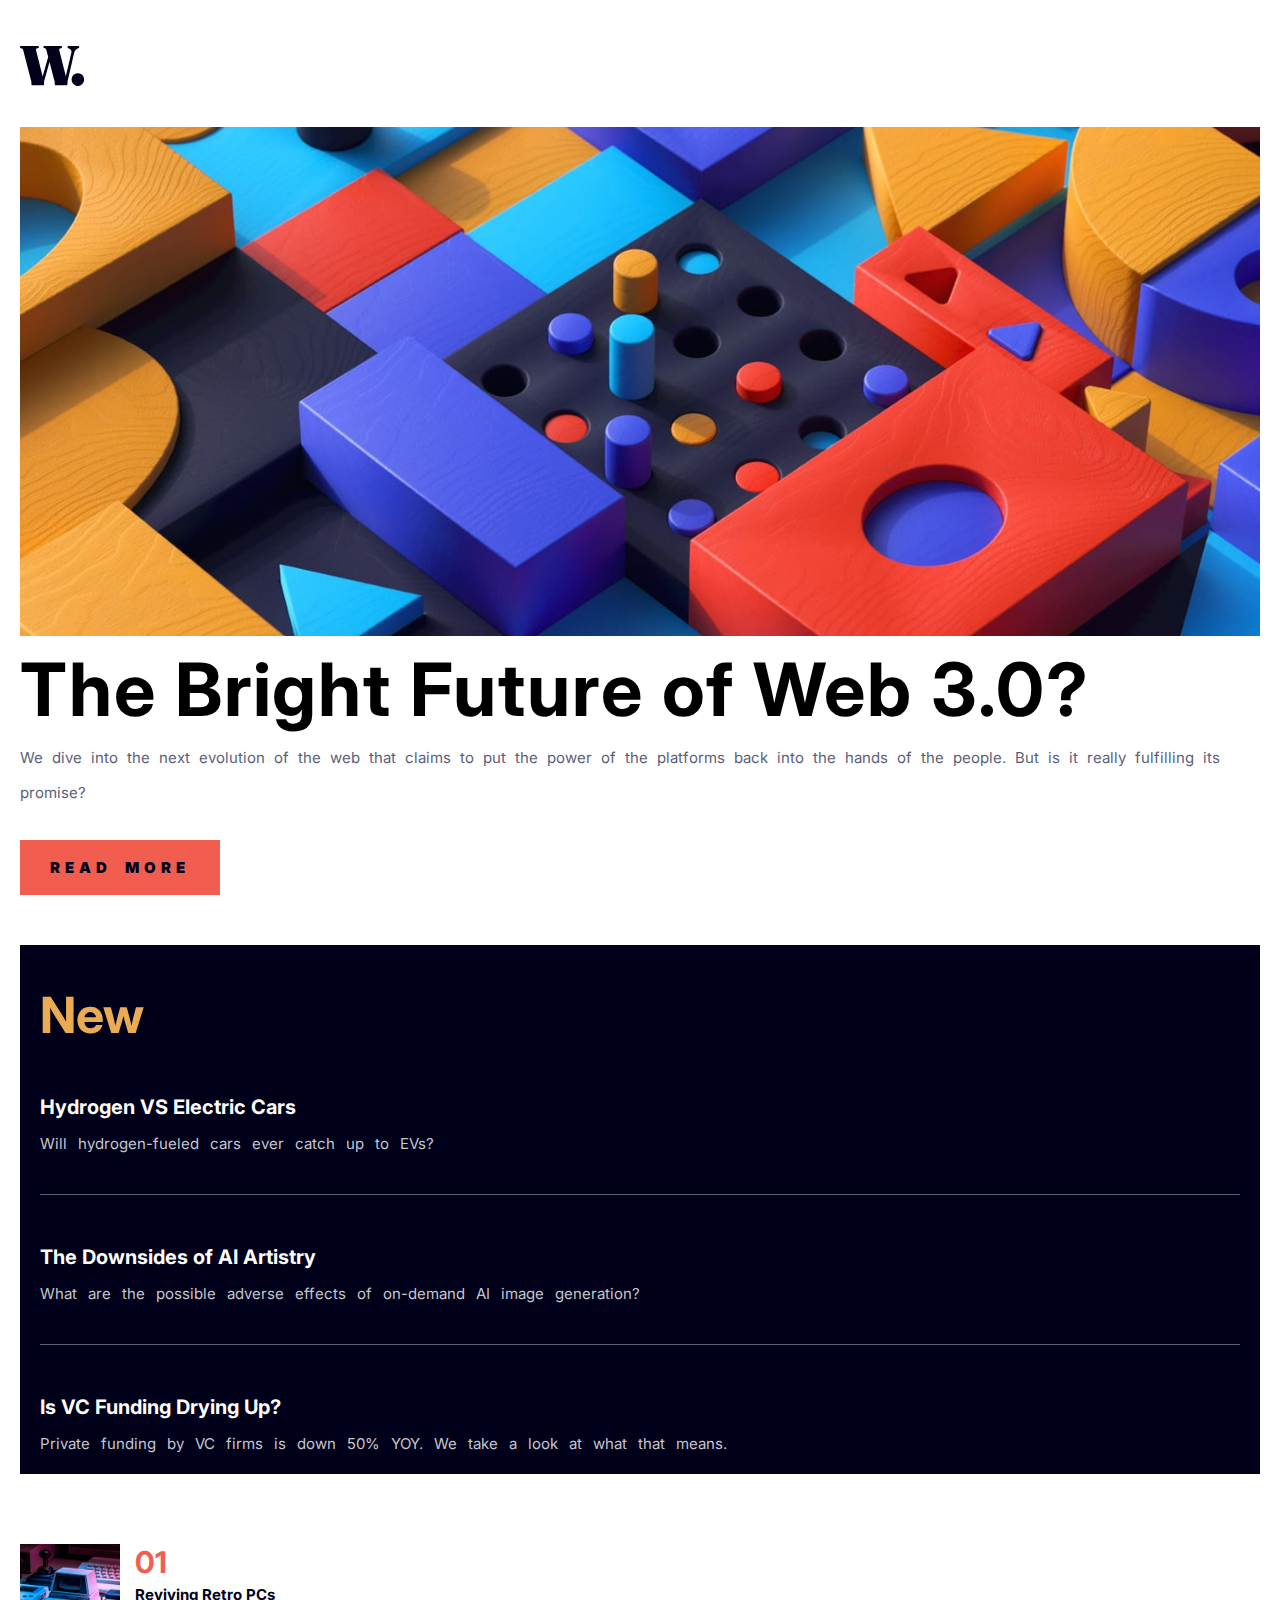
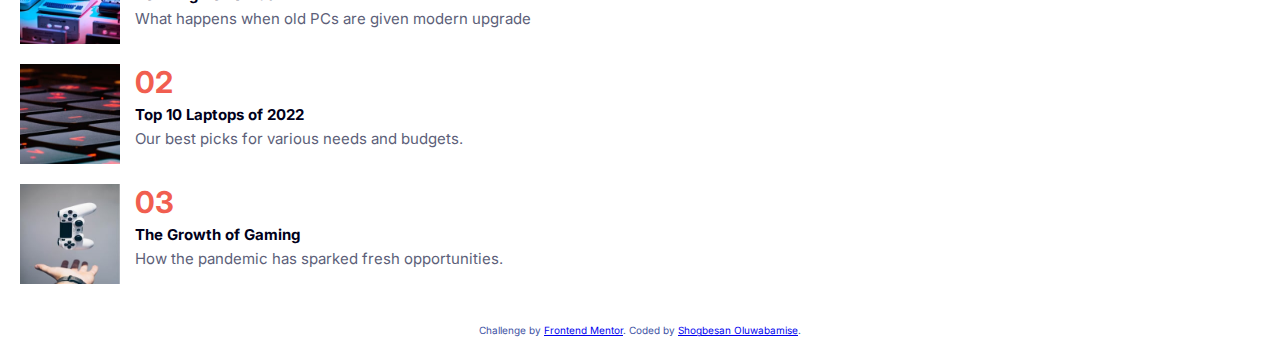
==== news-homepage-main/index.html @ 0cc8f4a0 "Initial Commit" ====
<!DOCTYPE html>
<html lang="en">
<head>
  <meta charset="UTF-8">
  <meta name="viewport" content="width=device-width, initial-scale=1.0">

  <link rel="stylesheet" href="style.css">
  <link rel="shortcut icon" href="./assets/images/favicon-32x32.png" type="image/x-icon">

  <title>News HomePage Main</title>
</head>
<body>
    <div class="container">
        <nav>
          <div class="logo">
            <img src="./assets/images/logo.svg" alt="News Logo">
          </div>
          <div class="navLinks">
            <a href="#">Home</a>
            <a href="#">New</a>
            <a href="#">Popular</a>
            <a href="#">Trending</a>
            <a href="#">Categories</a>
          </div>
        </nav>
        <section class="content">
          <main>
            <img src="./assets/images/image-web-3-desktop.jpg" alt="main image">
            <div class="content-text">
              <div class="articleHeading">
                <h1>The Bright Future of Web 3.0?</h1>
              </div>
              <div class="articleText">
                <p>
                  We dive into the next evolution of the web that claims to put the power of the platforms back into the hands of the people. 
                  But is it really fulfilling its promise?
                </p>
                <p class="btn">
                  READ MORE
                </p>
              </div>
            </div>
          </main>
          <aside>
            <h1>New</h3>
            <h3>Hydrogen VS Electric Cars</h3>
            <p>Will hydrogen-fueled cars ever catch up to EVs?</p>
            <hr>
            <h3>The Downsides of AI Artistry</h3>
            <p>What are the possible adverse effects of on-demand AI image generation?</p>
            <hr>
            <h3>Is VC Funding Drying Up?</h3>
            <p>Private funding by VC firms is down 50% YOY. We take a look at what that means.</p>
          </aside>
        </section>
        <section class="bottom">
          <div class="bottomItem">
            <img src="./assets/images/image-retro-pcs.jpg" alt="">
            <div class="bottomItemText">
              <h3>01</h3>
              <h4>Reviving Retro PCs</h4>
              <p>
                What happens when old PCs are given modern upgrade
              </p>
            </div>
          </div>
          <div class="bottomItem">
            <img src="./assets/images/image-top-laptops.jpg" alt="">
            <div class="bottomItemText">
              <h3>02</h3>
              <h4>Top 10 Laptops of 2022</h4>
              <p>
                Our best picks for various needs and budgets.
              </p>
            </div>
          </div>
          <div class="bottomItem">
            <img src="./assets/images/image-gaming-growth.jpg" alt="">
            <div class="bottomItemText">
              <h3>03</h3>
              <h4>The Growth of Gaming</h4>
              <p>
                How the pandemic has sparked fresh opportunities.
              </p>
            </div>
          </div>
        </section>
        <footer>
          Challenge by <a href="https://www.frontendmentor.io?ref=challenge" target="_blank">Frontend Mentor</a>. 
          Coded by <a href="https://github.com/Bamise2" target="_blank">Shogbesan Oluwabamise</a>.
        </footer>
    </div>
</body>
</html>
---- news-homepage-main/style.css ----
@import url('https://fonts.googleapis.com/css2?family=Inter:ital,opsz,wght@0,14..32,100..900;1,14..32,100..900&display=swap');

*{
    margin: 0;
    padding: 0;
    box-sizing: border-box;
}

:root{
    --softOrange: hsl(35, 77%, 62%);
    --softRed: hsl(5, 85%, 63%);
    --offWhite:  hsl(36, 100%, 99%);
    --grayishBlue: hsl(233, 8%, 79%);
    --darkGrayishBlue: hsl(236, 13%, 42%);
    --veryDarkBlue:  hsl(240, 100%, 5%);
}






body{
    font-family: Inter, sans-serif;
    font-size: 15px;
}

.container{
    width: 1200px;
    justify-self: center;
    margin: 2% auto 0;
}

nav{
    display: flex;
    justify-content: space-between;
    align-items: center;
    margin-bottom: 3%;

}

.navLinks{
    display: flex;
    gap: 60px;
}


nav a{
    text-decoration: none;
    color: var(--darkGrayishBlue);
    transition: color .3s ease;
}

nav a:hover {
    color: var(--softRed);
}


.content {
    display: grid;
    grid-template-columns: 2fr 1fr;
    gap: 30px;
}



main img{
    margin-bottom: 20px;
    width: 100%;
    height: auto;
}


.content-text{
    display: flex;
}

.content-text .articleText, .articleHeading {
    flex-basis: 50%;
}


.articleHeading{
    font-size: 2.3rem;
    line-height: 60px;
    letter-spacing: .12rem;
    max-width: 300px;
}

.articleText{
    display: flex;
    justify-content: space-between;
    flex-direction: column;
    color: var(--darkGrayishBlue);
    margin: 0 30px 0 50px;
    line-height: 35px;
    word-spacing: 5px;
}

.articleText .btn{
    background-color: var(--softRed);
    width: fit-content;
    margin: 30px 0 0;
    padding: 10px 30px;
    letter-spacing: 5px;
    font-weight: 900;
    color: var(--veryDarkBlue);
    font-size: 15px;
    transition: all .3s ease;
}

.articleText .btn:hover{
    background-color: var(--veryDarkBlue);
    color: var(--offWhite);
    cursor: pointer;
}


aside{
    background-color: var(--veryDarkBlue);
    color: white;
    padding: 0 20px 20px;
}

aside h1{
    margin: 40px 0;
    font-size: 50px;
    color: var(--softOrange)
}

aside h3{
    font-size: 20px;
    color: var(--offWhite);
    padding: 10px 0 15px;
    transition: color .3s ease;
}

aside h3:hover {
    color: var(--softOrange);
    cursor: pointer;
}


aside p{
    color: var(--grayishBlue);
    word-spacing: 7px;
    line-height: 20px;
}

aside hr{
    border: none;
    border-bottom: 1px solid var(--darkGrayishBlue);
    margin: 40px 0;
}

.bottom{
    display: flex;
    gap: 20px;
    margin-top: 70px;
}

.bottomItem{
    display: flex;
    gap: 15px;
}

.bottomItem img{
    width: 100px;
    height: 100px;
}

.bottomItemText h3{
    color: var(--softRed);
    font-size: 30px;
}

.bottomItemText h4{
    color: var(--veryDarkBlue);
    margin: 5px 0;
    transition: color .4s ease;
}

.bottomItemText h4:hover{
    color: var(--softRed);
    cursor: pointer;
}

.bottomItemText p{
    padding-right: 20px;
    color: var(--darkGrayishBlue)
}

footer {
    margin-top: 40px;
    text-align: center;
    font-size: 10px;
    color: hsl(228, 45%, 44%);
}


@media screen and (max-width: 1440px)
{

    .container
    {
        width: 100%;
        padding: 20px;
        overflow-x: hidden;
    }

    .navLinks{
        visibility: hidden;
    }

    .content{
        grid-template-columns: 1fr;
        align-items: center;
    }

    .content-text{
        flex-direction: column;
    }

    .articleHeading{
        max-width: 100%;
    }

    .articleText{
        margin: 20px 0;
    }

    .bottom{
        flex-direction: column;
    }
}
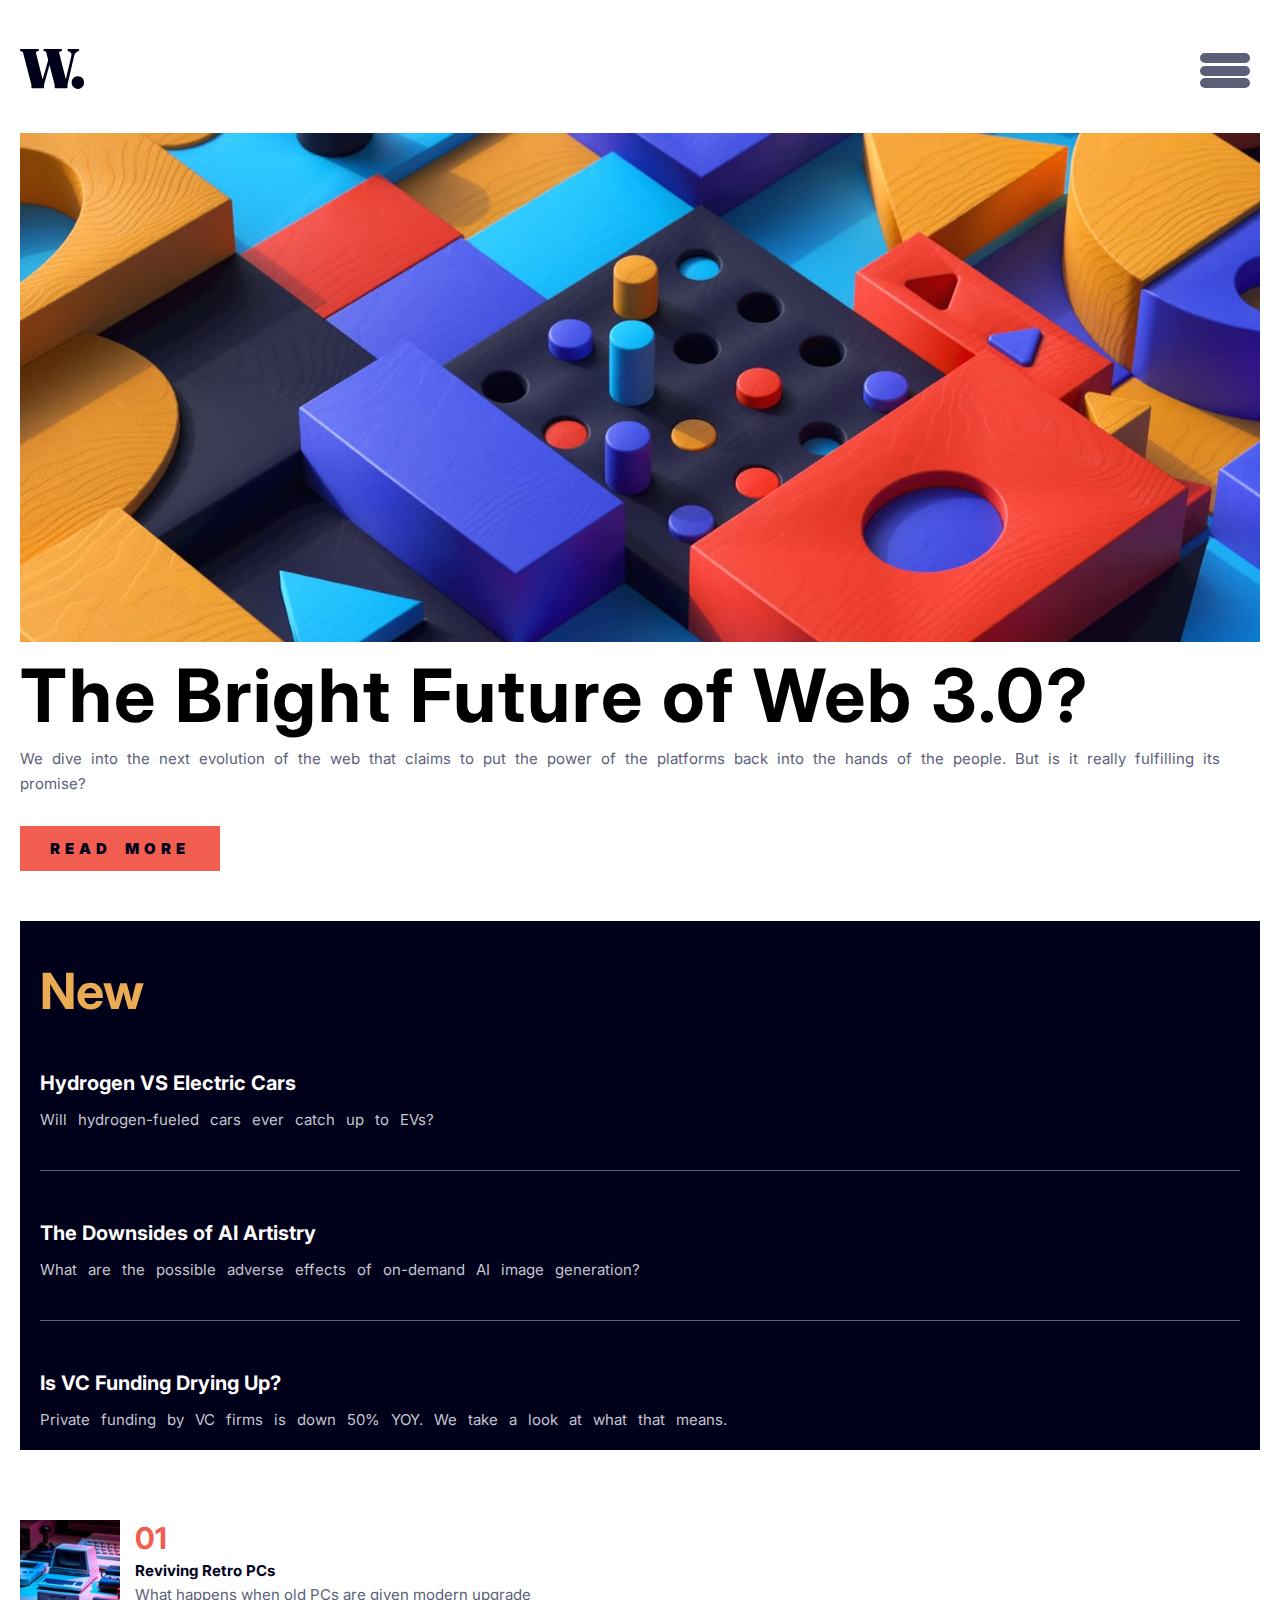
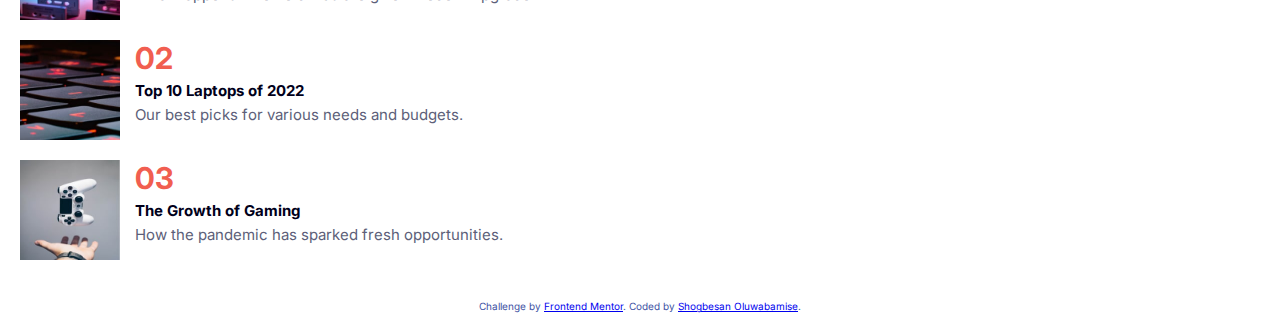
==== commit aeaea7be: "Created the hamburger for responsiveness" ====
--- a/news-homepage-main/index.html
+++ b/news-homepage-main/index.html
@@ -4,8 +4,14 @@
   <meta charset="UTF-8">
   <meta name="viewport" content="width=device-width, initial-scale=1.0">
 
+  <!-- CSS Link -->
   <link rel="stylesheet" href="style.css">
+
+  <!-- Favicon Link -->
   <link rel="shortcut icon" href="./assets/images/favicon-32x32.png" type="image/x-icon">
+
+ 
+
 
   <title>News HomePage Main</title>
 </head>
@@ -15,6 +21,7 @@
           <div class="logo">
             <img src="./assets/images/logo.svg" alt="News Logo">
           </div>
+          
           <div class="navLinks">
             <a href="#">Home</a>
             <a href="#">New</a>
@@ -22,6 +29,14 @@
             <a href="#">Trending</a>
             <a href="#">Categories</a>
           </div>
+          
+
+          <!-- Hamburger menu -->
+           <div class="ham-menu">
+            <span></span>
+            <span></span>
+            <span></span>
+           </div>
         </nav>
         <section class="content">
           <main>
@@ -91,6 +106,17 @@
         </footer>
     </div>
 </body>
+
+<script>
+  const hamMenu = document.querySelector(".ham-menu");
+  const navLinks = document.querySelector(".navLinks")
+
+  hamMenu.addEventListener('click', ()=> {
+    hamMenu.classList.toggle("active");
+    navLinks.classList.toggle("active");
+  })
+</script>
+
 </html>
 
 
--- a/news-homepage-main/style.css
+++ b/news-homepage-main/style.css
@@ -42,6 +42,7 @@
 .navLinks{
     display: flex;
     gap: 60px;
+    position: relative;
 }
 
 
@@ -93,7 +94,7 @@
     flex-direction: column;
     color: var(--darkGrayishBlue);
     margin: 0 30px 0 50px;
-    line-height: 35px;
+    line-height: 25px;
     word-spacing: 5px;
 }
 
@@ -208,9 +209,71 @@
         overflow-x: hidden;
     }
 
+    
+
     .navLinks{
-        visibility: hidden;
-    }
+       /* visibility: hidden; */
+       display: flex;
+       flex-direction: column;
+       justify-content: center;
+       align-items: center;
+       position: fixed;
+       background-color: var(--veryDarkBlue);
+       height: 100%;
+       width: 100%;
+       max-width: 400px;
+       top: 0;
+       right: -70%;
+       font-size: 2.5rem;
+       transition: .3s ease;
+
+    }
+
+    .navLinks.active {
+        right: 0;
+    }
+
+    .ham-menu {
+        height: 50px;
+        width: 50px;
+        position: relative;
+        margin-right: 10px;
+    }
+
+    .ham-menu span {
+        display: block;
+        background-color: var(--darkGrayishBlue);
+        border-radius: 10px;
+        height: 10px;
+        width: 100%;
+        position: absolute;
+        top: 50%;
+        left: 50%;
+        transform: translate(-50%, -50%);
+        transition: .3s ease;
+    }
+
+    .ham-menu span:nth-child(1){
+        top: 25%;
+    }
+    .ham-menu span:nth-child(3){
+        top: 75%;
+    }
+
+    .ham-menu.active span:nth-child(1){
+        top: 50%;
+        transform: translate(-50%, -50%) rotate(45deg);
+    }
+
+    .ham-menu.active span:nth-child(2){
+        opacity: 0;
+    }
+
+    .ham-menu.active span:nth-child(3){
+        top: 50%;
+        transform: translate(-50%, -50%) rotate(-45deg);
+    }
+
 
     .content{
         grid-template-columns: 1fr;
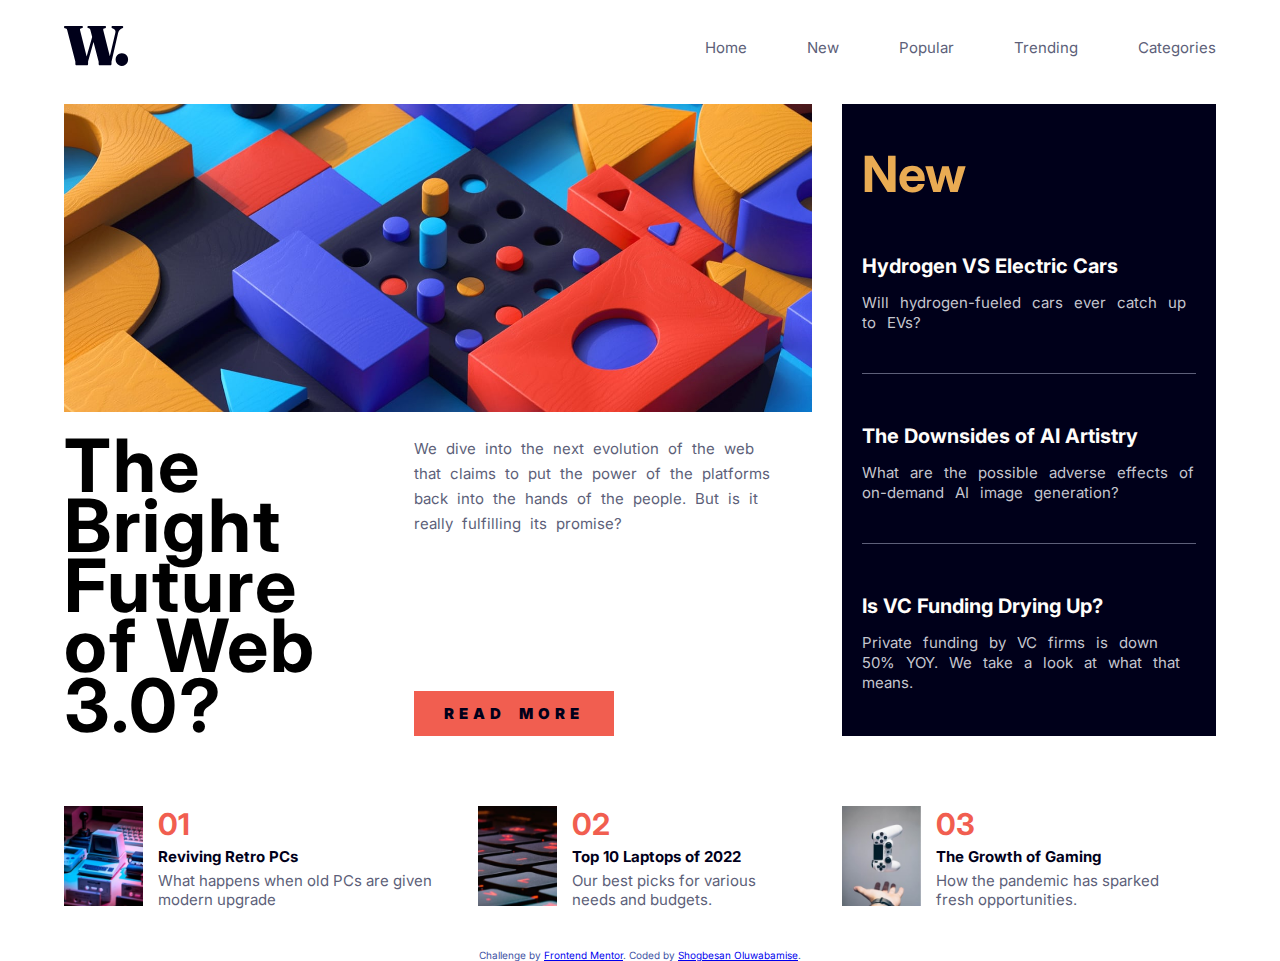
==== commit d7e19743: "Fixed Responsiveness" ====
--- a/news-homepage-main/index.html
+++ b/news-homepage-main/index.html
@@ -22,7 +22,7 @@
             <img src="./assets/images/logo.svg" alt="News Logo">
           </div>
           
-          <div class="navLinks">
+          <div class="navLinks active">
             <a href="#">Home</a>
             <a href="#">New</a>
             <a href="#">Popular</a>
@@ -32,7 +32,7 @@
           
 
           <!-- Hamburger menu -->
-           <div class="ham-menu">
+           <div class="ham-menu active">
             <span></span>
             <span></span>
             <span></span>
@@ -57,6 +57,7 @@
             </div>
           </main>
           <aside>
+            
             <h1>New</h3>
             <h3>Hydrogen VS Electric Cars</h3>
             <p>Will hydrogen-fueled cars ever catch up to EVs?</p>
@@ -105,6 +106,7 @@
           Coded by <a href="https://github.com/Bamise2" target="_blank">Shogbesan Oluwabamise</a>.
         </footer>
     </div>
+   
 </body>
 
 <script>
@@ -120,3 +122,5 @@
 </html>
 
 
+
+
--- a/news-homepage-main/style.css
+++ b/news-homepage-main/style.css
@@ -26,7 +26,7 @@
 }
 
 .container{
-    width: 1200px;
+    width: 90%;
     justify-self: center;
     margin: 2% auto 0;
 }
@@ -36,6 +36,7 @@
     justify-content: space-between;
     align-items: center;
     margin-bottom: 3%;
+    position: sticky;
 
 }
 
@@ -56,6 +57,10 @@
     color: var(--softRed);
 }
 
+.ham-menu{
+    position: absolute;
+}
+
 
 .content {
     display: grid;
@@ -68,7 +73,7 @@
 main img{
     margin-bottom: 20px;
     width: 100%;
-    height: auto;
+   height: auto;
 }
 
 
@@ -199,7 +204,7 @@
 }
 
 
-@media screen and (max-width: 1440px)
+@media screen and (max-width: 1040px)
 {
 
     .container
@@ -209,72 +214,74 @@
         overflow-x: hidden;
     }
 
-    
-
-    .navLinks{
-       /* visibility: hidden; */
-       display: flex;
-       flex-direction: column;
-       justify-content: center;
-       align-items: center;
-       position: fixed;
-       background-color: var(--veryDarkBlue);
-       height: 100%;
-       width: 100%;
-       max-width: 400px;
-       top: 0;
-       right: -70%;
-       font-size: 2.5rem;
-       transition: .3s ease;
-
-    }
-
-    .navLinks.active {
+    .navLinks
+    {
+        display: flex;
+        flex-direction: column;
+        height: 100%;
+        width: 100%;
+        align-items: center;
+        justify-content: center;
+        background-color: var(--veryDarkBlue);
+        position: fixed;
+        top: 0;
+        right: -100%;
+        font-size: 2rem;
+        transition: .3s ease;
+    }
+
+    .navLinks.active{
         right: 0;
     }
 
-    .ham-menu {
-        height: 50px;
-        width: 50px;
+
+    .ham-menu{
+        height: 3rem;
+        width: 3rem;
         position: relative;
         margin-right: 10px;
     }
 
-    .ham-menu span {
+    .ham-menu:hover{
+        cursor: pointer;
+    }
+
+    .ham-menu span{
         display: block;
         background-color: var(--darkGrayishBlue);
+        height: 5px;
+        width: 100%;
         border-radius: 10px;
-        height: 10px;
-        width: 100%;
-        position: absolute;
         top: 50%;
         left: 50%;
-        transform: translate(-50%, -50%);
+        position: absolute;
+        transform: translate(-50%);
         transition: .3s ease;
+        cursor: pointer
     }
 
     .ham-menu span:nth-child(1){
-        top: 25%;
+        top: 29%;
     }
     .ham-menu span:nth-child(3){
-        top: 75%;
+        top: 71%;
     }
 
     .ham-menu.active span:nth-child(1){
         top: 50%;
-        transform: translate(-50%, -50%) rotate(45deg);
+        transform: translate(-50%) rotate(45deg) 
     }
 
     .ham-menu.active span:nth-child(2){
         opacity: 0;
     }
-
     .ham-menu.active span:nth-child(3){
         top: 50%;
-        transform: translate(-50%, -50%) rotate(-45deg);
-    }
-
-
+        transform: translate(-50%) rotate(-45deg);
+    }
+
+    
+ 
     .content{
         grid-template-columns: 1fr;
         align-items: center;
